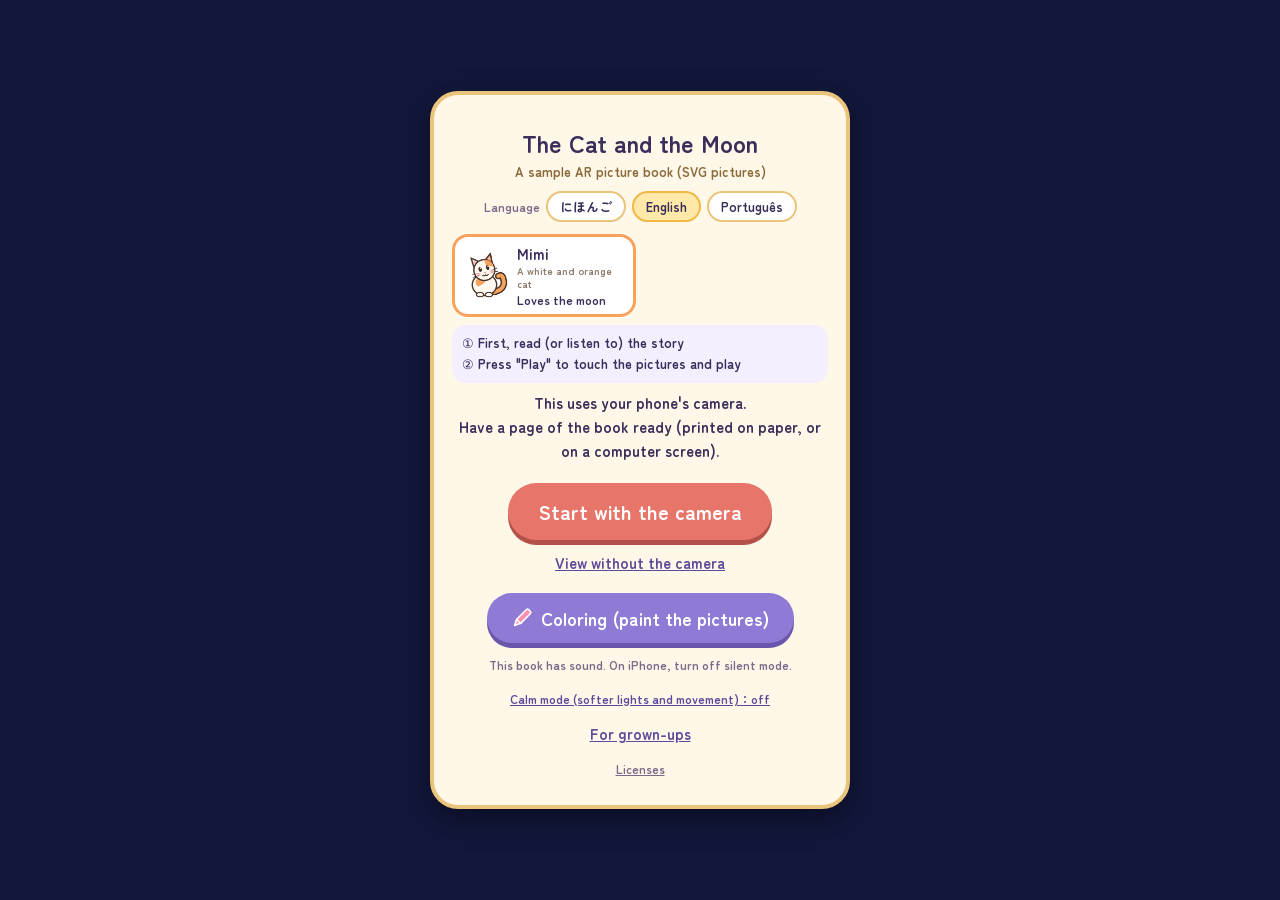
==== docs/sample/index.html @ a93bc36b "Add files via upload" ====
<!DOCTYPE html>
<html lang="ja">
<head>
<meta charset="utf-8">
<meta name="viewport" content="width=device-width, initial-scale=1, viewport-fit=cover, user-scalable=no">
<meta name="theme-color" content="#1b2350">
<title>ねこと おつきさま — AR えほんの みほん（SVG の絵）</title>
<link rel="stylesheet" href="ehon/style.css?v=307b66c6f0">
</head>
<body>
<div id="stage"></div>
<div id="hud"></div>
<!--
  「ねこと おつきさま」AR 本体（スマホのカメラで 印刷したページを映す）
  このファイルは npm run build で作られます。動かすには、同じ場所に ehon フォルダが必要です。
  絵本の中身は ehon/book.js、プログラムは ehon/engine.js にあります（元は books/ と system/engine/）。
-->
<script src="ehon/three.js?v=8c4e8554e2"></script>
<script src="ehon/mindar.js?v=d4a8a8ebb4"></script>
<script src="ehon/licenses.js?v=ae9d91f9fd"></script>
<script src="ehon/pictures.js?v=8deb5ccae3"></script>
<script src="ehon/nurie.js?v=49d08f17c1"></script>
<script src="ehon/book.js?v=9c1de7dba6"></script>
<script src="ehon/engine.js?v=2a05d172c9"></script>
<script>
  if (window.EhonEngine) EhonEngine.start({ mode: 'ar', mind: 'ehon/targets.mind?v=250cf60474' });
  else document.body.insertAdjacentHTML('beforeend', '<p style="margin:2em;font:16px/1.7 sans-serif;color:#fff">ehon フォルダが 見つかりません。<br>この ファイルと いっしょに ehon フォルダも おいて（アップロードして）ください。</p>');
</script>
</body>
</html>
---- docs/sample/ehon/style.css ----
/* AR えほん — 見た目（ボタン・パネル・はじめる画面など） */
  :root { --ink:#3b2e5a; --cream:#fff8e8; --line:#4a3360; --gold:#ffd447; }
  * { box-sizing:border-box; -webkit-tap-highlight-color:transparent; }
  html, body { margin:0; height:100%; overflow:hidden; background:#1b2350; color:var(--ink);
    font-family:ZenMaru, "Hiragino Maru Gothic ProN", "Hiragino Sans", "Noto Sans JP", sans-serif; font-weight:700;
    -webkit-user-select:none; user-select:none; touch-action:none; }
  #stage { position:fixed; inset:0; overflow:hidden; }
  #stage.preview { background:radial-gradient(120% 90% at 50% 40%, #3a3f7a 0%, #23285a 55%, #151a3d 100%); }
  #stage canvas { display:block; touch-action:none; }
  #stage video { object-fit:cover; }

  #hud { position:fixed; inset:0; pointer-events:none; opacity:0; transition:opacity .4s; z-index:10;
    padding:max(10px, env(safe-area-inset-top)) max(10px, env(safe-area-inset-right)) max(12px, env(safe-area-inset-bottom)) max(10px, env(safe-area-inset-left)); }
  #hud.on { opacity:1; }
  .top { display:flex; justify-content:space-between; align-items:flex-start; gap:8px; }
  .chip { white-space:nowrap; background:rgba(255,248,232,.94); border:3px solid #e9c47a; border-radius:999px; padding:6px 12px; display:flex; align-items:center; gap:7px; box-shadow:0 3px 10px rgba(0,0,0,.25); font-size:14px; }
  .tl { display:flex; align-items:center; gap:6px; }
  .mini { pointer-events:auto; font:inherit; color:var(--ink); height:36px; border-radius:999px; border:3px solid #e9c47a; background:rgba(255,248,232,.94);
    display:flex; align-items:center; gap:3px; padding:0 9px 0 6px; font-size:11px; box-shadow:0 3px 10px rgba(0,0,0,.25); cursor:pointer; }
  .mini:active { transform:translateY(2px); }
  .hint { position:absolute; left:50%; top:calc(max(10px, env(safe-area-inset-top)) + 50px); transform:translateX(-50%); display:none; align-items:center; gap:8px;
    background:rgba(255,248,232,.96); border:3px solid #f2b844; border-radius:999px; padding:6px 14px; font-size:14px; white-space:nowrap; max-width:96vw; box-shadow:0 3px 10px rgba(0,0,0,.25); }
  .hint.on { display:flex; }
  .hint .ht { overflow:hidden; text-overflow:ellipsis; }
  .hint.story { border-color:#9b86d6; background:rgba(243,239,255,.96); }
  .hint .done { display:none; flex:none; background:#5fc46a; color:#fff; border-radius:999px; padding:1px 9px; font-size:12px; }
  .hint.isdone .done { display:inline-block; }
  .playbtn { pointer-events:auto; position:absolute; left:50%; bottom:calc(max(12px, env(safe-area-inset-bottom)) + 80px); display:none;
    font:inherit; font-size:22px; color:#fff; background:#5fc46a; border:none; border-radius:999px; padding:12px 34px;
    box-shadow:0 5px 0 #3e9a4e, 0 8px 18px rgba(0,0,0,.35); cursor:pointer; animation:playpulse 1.6s ease-in-out infinite; transform:translateX(-50%); }
  .playbtn.on { display:block; }
  .playbtn:active { box-shadow:0 2px 0 #3e9a4e; }
  .endbtn { pointer-events:auto; position:absolute; left:50%; bottom:calc(max(12px, env(safe-area-inset-bottom)) + 80px); display:none;
    font:inherit; font-size:20px; font-weight:700; color:#fff; background:#e8756a; border:none; border-radius:999px; padding:11px 30px;
    box-shadow:0 5px 0 #b9544b, 0 8px 18px rgba(0,0,0,.35); cursor:pointer; animation:playpulse 1.6s ease-in-out infinite; transform:translateX(-50%); }
  .endbtn.on { display:block; }
  .endbtn:active { box-shadow:0 2px 0 #b9544b; }
  @keyframes playpulse { 0%,100% { transform:translateX(-50%) scale(1) } 50% { transform:translateX(-50%) scale(1.07) } }
  .chip .pn { background:#e8756a; color:#fff; border-radius:999px; padding:1px 8px; font-size:13px; }
  .prog .lbl { font-size:12px; }
  .prog .slots { display:flex; gap:5px; }
  .dot { width:20px; height:20px; border-radius:50%; border:2px dashed #b9aee0; background:#f1ecfa; display:block; }
  .dot.got { border:2px solid #4a3360; background:var(--c, #ffe36b); box-shadow:inset 0 -3px 0 rgba(0,0,0,.12); }
  .dot.plain { background:#e9e4f4; }
  .dot.plain.got { background:radial-gradient(circle, #fff9b0 0 35%, #ffe14a 36% 60%, #f0b820 61%); border-color:#c99a14; }
  .dot.pop { animation:pop .7s cubic-bezier(.2,1.6,.4,1); }
  .prog.complete { border-color:#f2b844; background:#fff4c2; }
  @keyframes pop { 0%{transform:scale(.2)} 100%{transform:scale(1)} }

  .bottom { position:absolute; left:0; right:0; bottom:max(12px, env(safe-area-inset-bottom)); display:flex; justify-content:center; gap:8px; }
  .tb { pointer-events:auto; font:inherit; color:var(--ink); background:var(--cream); border:3px solid #e9c47a; border-radius:18px;
    width:64px; height:62px; padding:4px 0 2px; display:flex; flex-direction:column; align-items:center; justify-content:center; gap:2px;
    box-shadow:0 4px 0 #d9a95a, 0 6px 14px rgba(0,0,0,.3); cursor:pointer; }
  .tb i { display:block; height:24px; line-height:0; }
  .tb span { font-size:10px; letter-spacing:-.02em; white-space:nowrap; }
  .tb:active { transform:translateY(3px); box-shadow:0 1px 0 #d9a95a, 0 3px 8px rgba(0,0,0,.3); }
  .tb.off { background:#e6e0ee; color:#8a7e9e; }
  .tb.active { background:#ffe9a8; border-color:#f2b844; }
  .nav { pointer-events:auto; position:absolute; top:50%; transform:translateY(-50%); width:48px; height:64px; border-radius:16px; border:3px solid #e9c47a;
    background:rgba(255,248,232,.92); display:none; align-items:center; justify-content:center; box-shadow:0 4px 12px rgba(0,0,0,.3); cursor:pointer; }
  .nav.prev { left:max(8px, env(safe-area-inset-left)); } .nav.next { right:max(8px, env(safe-area-inset-right)); }
  .nav:disabled { opacity:.35; }
  #hud.withnav .nav { display:flex; }
  .toast { position:absolute; left:50%; top:calc(max(10px, env(safe-area-inset-top)) + 98px); transform:translate(-50%, -10px); opacity:0; transition:all .35s;
    background:rgba(59,46,90,.92); color:#fff; padding:9px 16px; border-radius:999px; font-size:15px; white-space:nowrap; max-width:94vw; overflow:hidden; text-overflow:ellipsis; box-shadow:0 4px 14px rgba(0,0,0,.3); }
  .toast.on { opacity:1; transform:translate(-50%, 0); }
  @media (max-width:600px) { .nav { top:auto; transform:none; bottom:calc(max(12px, env(safe-area-inset-bottom)) + 76px); width:44px; height:52px; } }
  @media (max-width:440px) { .chip.page .pname { display:none; } .mini { padding:0 7px 0 5px; font-size:10px; height:34px; } .hint { font-size:12px; padding:5px 10px; } .playbtn { font-size:20px; padding:11px 28px; } .chip { font-size:12px; padding:5px 9px; } .prog .lbl { display:none; } .dot { width:17px; height:17px; } .tb { width:58px; height:58px; } .tb span { font-size:9px; } .toast { font-size:13px; } }

  .panel { position:fixed; inset:0; display:none; place-items:center; z-index:20; padding:16px; background:rgba(16,20,52,.72); overflow-y:auto; touch-action:pan-y; }
  .panel.on { display:grid; }
  .panel .card { background:var(--cream); border:4px solid #e9c47a; border-radius:28px; padding:20px 18px; max-width:420px; width:100%; text-align:center; box-shadow:0 10px 30px rgba(0,0,0,.4); }
  .panel h1 { margin:10px 0 2px; font-size:24px; font-weight:900; }
  .panel h2 { margin:6px 0 10px; font-size:20px; }
  .panel p { margin:8px 0; font-size:15px; line-height:1.6; font-weight:500; }
  .panel .sub { color:#8a6a3a; font-size:13px; margin-top:0; }
  .panel .note { font-size:12px; color:#7a6a8a; }
  .cast { display:grid; grid-template-columns:1fr 1fr; gap:8px; margin:12px 0 6px; text-align:left; }
  .who { word-break:keep-all; overflow-wrap:anywhere; display:flex; align-items:center; gap:6px; background:#fff; border-radius:16px; padding:6px 8px 6px 4px; border:3px solid #f1d79f; }
  .who img { width:52px; height:auto; flex:none; }
  .who b { display:block; font-size:15px; }
  .who small { display:block; font-size:10px; color:#8a7a6a; font-weight:500; line-height:1.3; }
  .who span { display:block; font-size:12px; color:#3b2e5a; line-height:1.35; margin-top:2px; }
  @media (max-width:440px) { .cast { grid-template-columns:1fr; gap:6px; } .who { padding:4px 10px 4px 4px; } .who img { width:44px; } .who small { display:inline; margin-left:6px; } .who b { display:inline; } }
  .howto { background:#f3efff; border-radius:14px; padding:8px 10px; font-size:13px !important; text-align:left; }
  .big { font:inherit; font-size:20px; color:#fff; background:#e8756a; border:none; border-radius:999px; padding:14px 30px; margin:12px 0 4px; box-shadow:0 5px 0 #b4504a; cursor:pointer; }
  .big:active { transform:translateY(3px); box-shadow:0 2px 0 #b4504a; }
  .link { font:inherit; font-size:15px; background:none; border:none; color:#5d4a9b; text-decoration:underline; padding:8px; cursor:pointer; display:block; margin:0 auto; }
  .link.lic { font-size:12px; color:#7a6a8a; }
  .link.calm { font-size:12px; }
  @media (max-height:520px) { .panel h1 { font-size:19px; margin-top:6px } .panel p { margin:4px 0; font-size:13px } .big { padding:10px 26px; margin:8px 0 2px } .panel .card { padding:14px 16px } }
  #loading { background:rgba(16,20,52,.5); } #loading .card { width:auto; padding:20px 28px; }
  .spinner { width:40px; height:40px; margin:4px auto 6px; border-radius:50%; border:5px solid #f1d79f; border-top-color:#e8756a; animation:spin 1s linear infinite; }
  @keyframes spin { to { transform:rotate(360deg) } }
  #scan { background:transparent; pointer-events:none; z-index:9; }
  #scan .card { background:transparent; border:none; box-shadow:none; }
  #scan .grid { display:grid; grid-template-columns:1fr 1fr; gap:8px; width:min(80vw, 380px); margin:0 auto; padding:10px; border:4px dashed rgba(255,255,255,.9); border-radius:22px; animation:breathe 1.8s ease-in-out infinite; }
  #scan .grid img { width:100%; border-radius:8px; opacity:.5; }
  #scan p { color:#fff; font-size:18px; text-shadow:0 2px 6px rgba(0,0,0,.6); }
  #licenses { grid-template-columns:minmax(0, 1fr); }
  #licenses .card { max-width:640px; width:100%; min-width:0; text-align:left; }
  #licenses pre { max-height:58vh; overflow:auto; font:11px/1.5 ui-monospace, Menlo, monospace; white-space:pre-wrap; overflow-wrap:anywhere; word-break:break-all; background:#fff; border-radius:12px; padding:10px; touch-action:pan-y; -webkit-user-select:text; user-select:text; }
  #licenses .big { display:block; margin:12px auto 0; }
  .lic { font-size:12px; color:#7a6a8a; }
  @keyframes breathe { 50% { transform:scale(1.03) } }

  /* もちもの・字幕・ごほうびスタンプ・おしまい・おとなの かたへ・ことば */
  .tr { display:flex; flex-direction:column; align-items:flex-end; gap:6px; }
  .bag { display:none; gap:5px; background:rgba(255,248,232,.94); border:3px solid #e9c47a; border-radius:999px; padding:4px 8px; box-shadow:0 3px 10px rgba(0,0,0,.25); }
  .bag.on { display:flex; }
  .bag .item { width:34px; height:34px; border-radius:50%; background:#fff; border:2px solid #f1d79f; display:grid; place-items:center; overflow:hidden; }
  .bag .item img { max-width:28px; max-height:28px; }
  .bag .item b { font-size:11px; }
  .bag .item.pop { animation:pop .7s cubic-bezier(.2,1.6,.4,1); }
  .caption { position:absolute; left:50%; bottom:calc(max(12px, env(safe-area-inset-bottom)) + 76px); transform:translateX(-50%); display:none; width:min(92vw, 560px);
    background:rgba(255,248,232,.96); border:3px solid #9b86d6; border-radius:18px; padding:8px 14px; font-size:16px; line-height:1.45; text-align:center; box-shadow:0 4px 12px rgba(0,0,0,.3); }
  .caption.on { display:block; }
  .stamppop { position:absolute; left:50%; top:34%; transform:translate(-50%, -50%) scale(.2); opacity:0; display:flex; flex-direction:column; align-items:center; gap:6px; pointer-events:none; }
  .stamppop.on { animation:stampin 2.6s ease-out forwards; }
  .stamppop b { background:rgba(59,46,90,.92); color:#fff; border-radius:999px; padding:5px 14px; font-size:15px; white-space:nowrap; }
  @keyframes stampin { 0% { opacity:0; transform:translate(-50%, -50%) scale(2.2) rotate(-14deg) } 14% { opacity:1; transform:translate(-50%, -50%) scale(.92) rotate(-8deg) } 22% { transform:translate(-50%, -50%) scale(1) rotate(-8deg) } 80% { opacity:1; transform:translate(-50%, -50%) scale(1) rotate(-8deg) } 100% { opacity:0; transform:translate(-50%, -60%) scale(.85) rotate(-8deg) } }
  .stamp { width:84px; height:84px; border-radius:50%; border:5px solid var(--c, #e8756a); background:#fffdf6; display:grid; place-items:center; position:relative; box-shadow:0 3px 8px rgba(0,0,0,.25); }
  .stamp img { width:60px; height:60px; object-fit:contain; }
  .stamp .no { position:absolute; right:-4px; bottom:-4px; background:var(--c, #e8756a); color:#fff; border-radius:999px; min-width:26px; height:26px; font-size:14px; display:grid; place-items:center; padding:0 6px; }
  .stamp .star { font-size:40px; color:var(--c, #e8756a); line-height:1; }
  .stamp.empty { border-style:dashed; border-color:#cfc4e6; background:#f4f0fb; box-shadow:none; }
  .stamp.empty .no { background:#b9aee0; }
  .stamps { display:flex; flex-wrap:wrap; justify-content:center; gap:12px; margin:12px 0; }
  .stamps .stamp { width:68px; height:68px; } .stamps .stamp img { width:48px; height:48px; } .stamps .stamp .star { font-size:32px; }
  #ending h1 { font-size:30px; }
  #ending .by { margin:14px 0 2px; font-size:14px; color:#8a6a3a; }
  #ending .big { display:flex; align-items:center; justify-content:center; gap:8px; width:min(270px, 100%); box-sizing:border-box; margin:10px auto 2px; font-size:18px; padding:13px 20px; }
  #ending .big svg { width:22px; height:22px; flex:none; }
  #ending .big.second { background:#8f7ad6; box-shadow:0 5px 0 #6a56ad; }
  #adults { grid-template-columns:minmax(0, 1fr); }
  #adults .card { max-width:560px; text-align:left; }
  #adults h2 { text-align:center; }
  #adults h3 { font-size:15px; margin:14px 0 4px; color:#8a5a2a; }
  #adults ol, #adults ul { margin:4px 0; padding-left:1.4em; font-size:14px; line-height:1.6; font-weight:500; }
  #adults .big { display:block; margin:14px auto 0; }
  #adults a { color:#5d4a9b; overflow-wrap:anywhere; }
  .langs { display:flex; justify-content:center; gap:6px; margin:6px 0 2px; flex-wrap:wrap; align-items:center; }
  .langs small { font-size:12px; color:#7a6a8a; }
  .langs button { font:inherit; font-size:13px; color:var(--ink); background:#fff; border:2px solid #e9c47a; border-radius:999px; padding:4px 12px; cursor:pointer; }
  .langs button.on { background:#ffe9a8; border-color:#f2b844; }

  /* よみあげ チェック（preview.html#yomi） */
  #yomi { grid-template-columns:minmax(0, 1fr); }
  #yomi .card { max-width:640px; text-align:left; }
  #yomi h2 { text-align:center; }
  #yomi h3 { font-size:15px; margin:16px 0 4px; color:#8a5a2a; display:flex; justify-content:space-between; align-items:center; gap:8px; }
  #yomi .row { display:flex; gap:10px; align-items:center; padding:6px 0; border-bottom:1px dashed #eadfc4; }
  #yomi .row .t { font-size:14px; }
  #yomi .row small { display:block; font-size:11px; color:#8a7a6a; font-weight:500; line-height:1.4; }
  #yomi .play { flex:none; width:36px; height:36px; border-radius:50%; border:2px solid #e9c47a; background:#fff; font:inherit; font-size:14px; color:#e8756a; cursor:pointer; }
  #yomi .all { flex:none; font:inherit; font-size:11px; border:2px solid #e9c47a; border-radius:999px; background:#fff; color:var(--ink); padding:3px 10px; cursor:pointer; }
  #yomi .big { display:block; margin:16px auto 0; }

  /* 6 buttons on narrow phones */
  @media (max-width:380px) { .bottom { gap:5px; } .tb { width:52px; height:56px; } .tb span { font-size:8.5px; } }

  /* the printed cover is shown (camera): only the card on the cover asks to turn the page */
  #hud.oncover .chip.prog, #hud.oncover .hint, #hud.oncover .playbtn, #hud.oncover .endbtn, #hud.oncover .caption, #hud.oncover .chip.page .pn { display:none; }
  #hud.oncover .chip.page .pname { display:inline; }
  #hud.oncover .tb.reset, #hud.oncover .tb.text { opacity:.4; }

  /* the top bar on narrow screens: the buttons keep their shape, a long page name gets shorter (…) */
  .tl { min-width:0; } .tr { flex-shrink:0; } .mini { flex-shrink:0; white-space:nowrap; }
  .chip.page { min-width:0; flex-shrink:1; } .chip.page .pname { overflow:hidden; text-overflow:ellipsis; min-width:0; }

/* ぬりえ（タブレットで いろを ぬる） */
  .mini[hidden] { display:none; }
  .big.nuriego { display:inline-flex; align-items:center; gap:8px; background:#8f7ad6; box-shadow:0 5px 0 #6a56ad; font-size:18px; padding:12px 24px; }
  .big.nuriego svg { width:22px; height:22px; }
  #nurie { position:fixed; inset:0; z-index:40; display:grid; grid-template-columns:minmax(0,1fr); grid-template-rows:auto auto minmax(0,1fr) auto auto; gap:6px;
    background:#fdf6e6; padding:max(8px, env(safe-area-inset-top)) max(8px, env(safe-area-inset-right)) max(8px, env(safe-area-inset-bottom)) max(8px, env(safe-area-inset-left)); }
  #nurie[hidden] { display:none; }
  #nurie > * { min-width:0; }
  .nu-top { display:flex; align-items:center; gap:6px; flex-wrap:wrap; }
  .nu-pages { display:flex; align-items:center; gap:4px; margin:0 auto; }
  .nu-pn { min-width:46px; text-align:center; font-size:16px; }
  .nu-btn { font:inherit; font-size:14px; color:var(--ink); background:#fff; border:3px solid #e9c47a; border-radius:999px; min-height:40px; padding:4px 14px; cursor:pointer; }
  .nu-btn:active { transform:translateY(2px); }
  .nu-close { background:#e8756a; border-color:#b4504a; color:#fff; }
  .nu-opts { display:flex; gap:6px; flex-wrap:wrap; justify-content:center; }
  .nu-tog { word-break:keep-all; font:inherit; font-size:13px; color:var(--ink); background:#fff; border:2px solid #d9cbe8; border-radius:999px; min-height:36px; padding:4px 12px; cursor:pointer; }
  .nu-tog.on { border-color:#8f7ad6; background:#f3eefe; }
  .nu-tog[hidden] { display:none; }
  .nu-stage { position:relative; overflow:hidden; border-radius:14px; background:#fff; box-shadow:inset 0 0 0 3px #eadcc0; touch-action:none; }
  .nu-zoom { position:absolute; inset:0; }
  .nu-svg { width:100%; height:100%; display:block; transform-origin:50% 50%; }
  .nu-svg * { pointer-events:none; }
  .nu-svg [data-nk] { pointer-events:visiblePainted; cursor:pointer; }
  .nu-fit { position:absolute; right:8px; bottom:8px; display:flex; flex-direction:column; gap:6px; }
  .nu-fit .nu-btn { width:44px; height:44px; padding:0; font-size:22px; }
  .nu-tray { display:flex; align-items:center; gap:6px; overflow-x:auto; padding:2px; }
  .nu-tray[hidden] { display:none; }
  .nu-tray small { flex:none; font-size:12px; color:#7a6a90; writing-mode:horizontal-tb; }
  .nu-card { flex:none; display:flex; flex-direction:column; align-items:center; justify-content:center; width:72px; height:58px; padding:3px; background:#fff; border:3px solid #eadcc0; border-radius:12px; cursor:pointer; font:inherit; font-size:11px; color:var(--ink); }
  .nu-card img { max-width:100%; max-height:38px; object-fit:contain; }
  .nu-card.on { border-color:#8f7ad6; background:#f3eefe; }
  .nu-palette { display:flex; flex-wrap:wrap; gap:7px; justify-content:center; }
  .nu-sw { width:42px; height:42px; border-radius:50%; border:3px solid #fff; background:var(--c); box-shadow:0 0 0 2px #d6c7b0; cursor:pointer; padding:0; font:inherit; font-size:12px; color:var(--ink); }
  .nu-sw.on { box-shadow:0 0 0 4px #4a3360; transform:scale(1.08); }
  .nu-erase { background:repeating-linear-gradient(45deg, #fff 0 6px, #f1eadb 6px 12px); }
  .nu-ask { position:absolute; inset:0; display:grid; place-items:center; background:rgba(40,30,60,.45); z-index:2; }
  .nu-ask[hidden] { display:none; }
  .nu-card2 { background:#fff8e8; border:3px solid #e9c47a; border-radius:18px; padding:16px; display:flex; flex-direction:column; gap:8px; min-width:min(300px, 90vw); text-align:center; }
  .nu-card2 p { margin:0 0 4px; }
  .nu-splash { position:fixed; z-index:41; width:16px; height:16px; margin:-8px 0 0 -8px; border-radius:50%; background:var(--c); border:2px solid rgba(74,51,96,.5); pointer-events:none; animation:nuSplash .55s ease-out forwards; }
  @keyframes nuSplash { to { transform:scale(3.2); opacity:0; } }
  @media (prefers-reduced-motion: reduce) { .nu-splash { animation-duration:.01s; } }
  #nurie { grid-template-areas:"top" "opts" "stage" "tray" "pal"; }
  .nu-top { grid-area:top; } .nu-opts { grid-area:opts; } .nu-stage { grid-area:stage; } .nu-tray { grid-area:tray; } .nu-palette { grid-area:pal; }
  @media (max-width:480px) { .nu-sw { width:36px; height:36px; } .nu-palette { gap:6px; } .nu-btn { font-size:13px; padding:2px 11px; } }
  /* よこ長で 高さが ない（スマホを よこに）: いろは 右に たてに ならべる */
  @media (orientation:landscape) and (max-height:600px) {
    #nurie { grid-template-columns:minmax(0,1fr) 132px; grid-template-rows:auto auto minmax(0,1fr) auto; grid-template-areas:"top top" "stage opts" "stage pal" "tray pal"; }
    .nu-opts { flex-direction:column; align-items:stretch; }
    .nu-palette { display:grid; grid-template-columns:repeat(3, 36px); align-content:start; gap:6px; }
    .nu-sw { width:36px; height:36px; }
    .nu-btn { min-height:34px; font-size:12px; padding:2px 10px; }
    .nu-tog { font-size:11px; min-height:30px; padding:3px 8px; white-space:normal; line-height:1.3; }
    .nu-card { height:44px; width:58px; } .nu-card img { max-height:26px; } .nu-tray small { display:none; }
  }
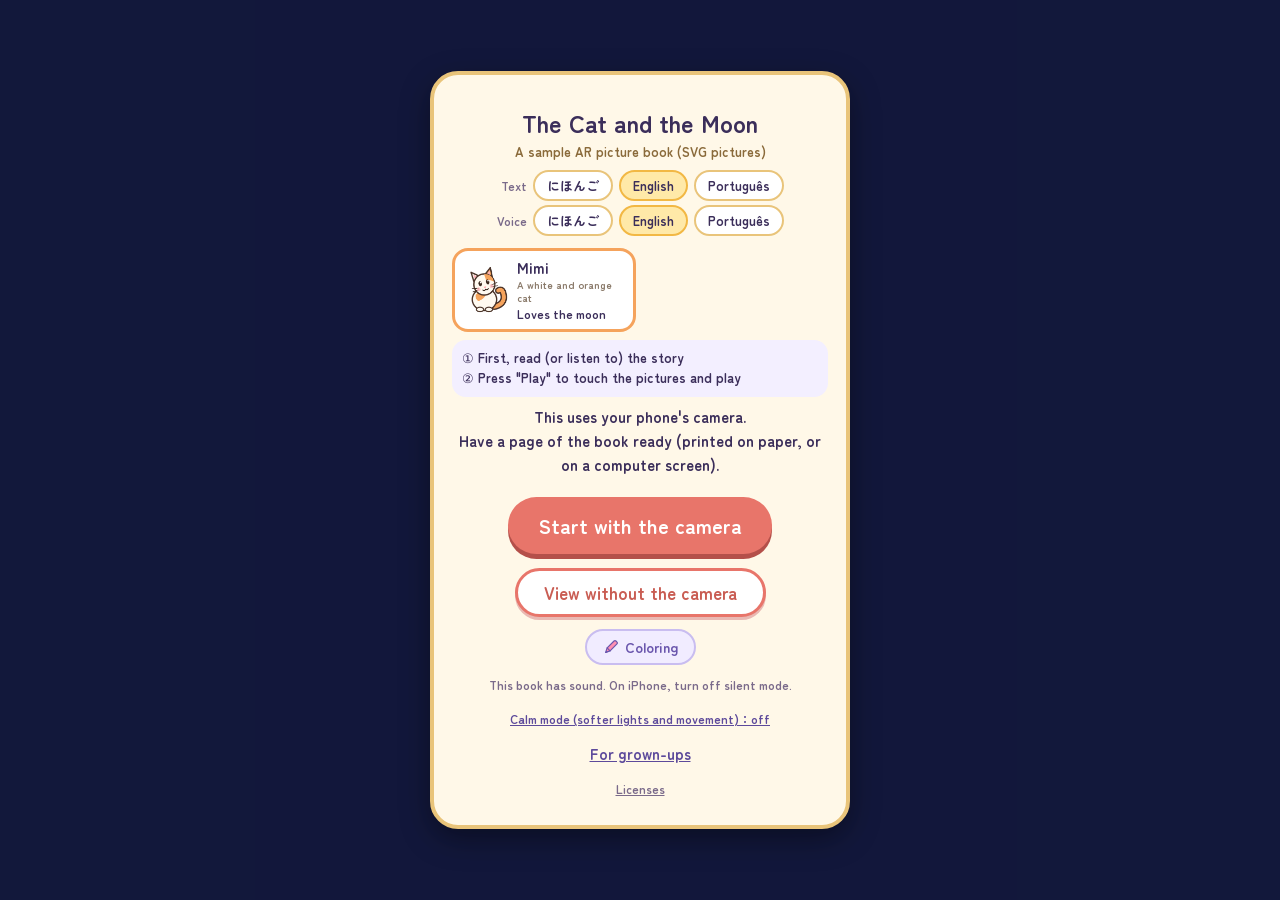
==== commit bdea7b4f: "Add files via upload" ====
--- a/docs/sample/index.html
+++ b/docs/sample/index.html
@@ -5,7 +5,7 @@
 <meta name="viewport" content="width=device-width, initial-scale=1, viewport-fit=cover, user-scalable=no">
 <meta name="theme-color" content="#1b2350">
 <title>ねこと おつきさま — AR えほんの みほん（SVG の絵）</title>
-<link rel="stylesheet" href="ehon/style.css?v=307b66c6f0">
+<link rel="stylesheet" href="ehon/style.css?v=b19a2bfd2b">
 </head>
 <body>
 <div id="stage"></div>
@@ -16,14 +16,14 @@
   絵本の中身は ehon/book.js、プログラムは ehon/engine.js にあります（元は books/ と system/engine/）。
 -->
 <script src="ehon/three.js?v=8c4e8554e2"></script>
-<script src="ehon/mindar.js?v=d4a8a8ebb4"></script>
-<script src="ehon/licenses.js?v=ae9d91f9fd"></script>
-<script src="ehon/pictures.js?v=8deb5ccae3"></script>
-<script src="ehon/nurie.js?v=49d08f17c1"></script>
-<script src="ehon/book.js?v=9c1de7dba6"></script>
-<script src="ehon/engine.js?v=2a05d172c9"></script>
+<script src="ehon/mindar.js?v=a1948473ec"></script>
+<script src="ehon/licenses.js?v=99099745ca"></script>
+<script src="ehon/pictures.js?v=aae298e2c2"></script>
+<script src="ehon/nurie.js?v=0da25a2316"></script>
+<script src="ehon/book.js?v=6ebabaf5f7"></script>
+<script src="ehon/engine.js?v=85d13b6ed0"></script>
 <script>
-  if (window.EhonEngine) EhonEngine.start({ mode: 'ar', mind: 'ehon/targets.mind?v=250cf60474' });
+  if (window.EhonEngine) EhonEngine.start({ mode: 'ar', mind: 'ehon/targets.mind?v=0ff3d49fff' });
   else document.body.insertAdjacentHTML('beforeend', '<p style="margin:2em;font:16px/1.7 sans-serif;color:#fff">ehon フォルダが 見つかりません。<br>この ファイルと いっしょに ehon フォルダも おいて（アップロードして）ください。</p>');
 </script>
 </body>
--- a/docs/sample/ehon/style.css
+++ b/docs/sample/ehon/style.css
@@ -143,6 +143,22 @@
   .langs small { font-size:12px; color:#7a6a8a; }
   .langs button { font:inherit; font-size:13px; color:var(--ink); background:#fff; border:2px solid #e9c47a; border-radius:999px; padding:4px 12px; cursor:pointer; }
   .langs button.on { background:#ffe9a8; border-color:#f2b844; }
+  /* ことば on the pages: もじ and こえ, each its own row */
+  .langs .lrow, .langpop .lrow { display:flex; align-items:center; gap:6px; flex-wrap:wrap; justify-content:center; }
+  .langs.two { flex-direction:column; gap:4px; }
+  .langs .lrow small, .langpop .lrow small { min-width:2.6em; text-align:right; font-size:12px; color:#7a6a8a; }
+  .langpop { position:absolute; top:calc(env(safe-area-inset-top, 0px) + 54px); left:10px; z-index:30; pointer-events:auto; display:flex; flex-direction:column; gap:6px;
+    background:rgba(255,248,232,.97); border:3px solid #e9c47a; border-radius:18px; padding:10px 12px; box-shadow:0 6px 18px rgba(40,20,60,.25); max-width:calc(100vw - 20px); }
+  .langpop[hidden] { display:none; }
+  .langpop button { font:inherit; font-size:13px; color:var(--ink); background:#fff; border:2px solid #e9c47a; border-radius:999px; padding:5px 12px; cursor:pointer; }
+  .langpop button.on { background:#ffe9a8; border-color:#f2b844; font-weight:bold; }
+  .mini.langbtn.active { background:#ffe9a8; border-color:#f2b844; }
+  @media (max-width:440px) {
+    .mini.langbtn span { display:none; } .mini.langbtn { padding:0 6px; }
+    .langs .lrow, .langpop .lrow { flex-wrap:nowrap; gap:4px; }
+    .langs .lrow button, .langpop .lrow button { font-size:11.5px; padding:4px 8px; }
+    .langs .lrow small, .langpop .lrow small { min-width:2.2em; font-size:11px; }
+  }
 
   /* よみあげ チェック（preview.html#yomi） */
   #yomi { grid-template-columns:minmax(0, 1fr); }
@@ -163,6 +179,13 @@
   #hud.oncover .chip.prog, #hud.oncover .hint, #hud.oncover .playbtn, #hud.oncover .endbtn, #hud.oncover .caption, #hud.oncover .chip.page .pn { display:none; }
   #hud.oncover .chip.page .pname { display:inline; }
   #hud.oncover .tb.reset, #hud.oncover .tb.text { opacity:.4; }
+  /* on the cover, with こうかおん on: 「キラリンが きこえないときは [よみこみなおす]」 */
+  .coverhelp { position:absolute; left:50%; top:calc(max(10px, env(safe-area-inset-top)) + 50px); transform:translateX(-50%); display:none; align-items:center; gap:8px;
+    background:rgba(255,248,232,.96); border:3px solid #e9c47a; border-radius:999px; padding:4px 5px 4px 14px; font-size:13px; white-space:nowrap; max-width:96vw; box-shadow:0 3px 10px rgba(0,0,0,.25); }
+  .coverhelp .reload { pointer-events:auto; font:inherit; font-weight:700; color:#fff; background:#e8756a; border:none; border-radius:999px; padding:6px 12px; cursor:pointer; }
+  .coverhelp .reload:active { transform:translateY(1px); }
+  #hud.oncover:not(.nosfx) .coverhelp { display:flex; }
+  @media (max-width:440px) { .coverhelp { font-size:11.5px; padding:3px 4px 3px 10px; } .coverhelp .reload { padding:5px 9px; } }
 
   /* the top bar on narrow screens: the buttons keep their shape, a long page name gets shorter (…) */
   .tl { min-width:0; } .tr { flex-shrink:0; } .mini { flex-shrink:0; white-space:nowrap; }
@@ -170,8 +193,12 @@
 
 /* ぬりえ（タブレットで いろを ぬる） */
   .mini[hidden] { display:none; }
-  .big.nuriego { display:inline-flex; align-items:center; gap:8px; background:#8f7ad6; box-shadow:0 5px 0 #6a56ad; font-size:18px; padding:12px 24px; }
-  .big.nuriego svg { width:22px; height:22px; }
+  /* the start panel: カメラで はじめる (.big) → カメラなしで みる (.mid) → ぬりえ (.small), each a step quieter */
+  .mid { display:block; margin:10px auto 2px; font:inherit; font-size:17px; color:#c95d53; background:#fff; border:3px solid #e8756a; border-radius:999px; padding:9px 26px; box-shadow:0 3px 0 #e9b9b3; cursor:pointer; }
+  .mid:active { transform:translateY(2px); box-shadow:0 1px 0 #e9b9b3; }
+  .small { display:inline-flex; align-items:center; gap:6px; margin:10px auto 2px; font:inherit; font-size:14px; color:#6a56ad; background:#f1ecff; border:2px solid #c9bdf0; border-radius:999px; padding:6px 16px; cursor:pointer; }
+  .small:active { transform:translateY(1px); }
+  .small.nuriego svg { width:16px; height:16px; }
   #nurie { position:fixed; inset:0; z-index:40; display:grid; grid-template-columns:minmax(0,1fr); grid-template-rows:auto auto minmax(0,1fr) auto auto; gap:6px;
     background:#fdf6e6; padding:max(8px, env(safe-area-inset-top)) max(8px, env(safe-area-inset-right)) max(8px, env(safe-area-inset-bottom)) max(8px, env(safe-area-inset-left)); }
   #nurie[hidden] { display:none; }
